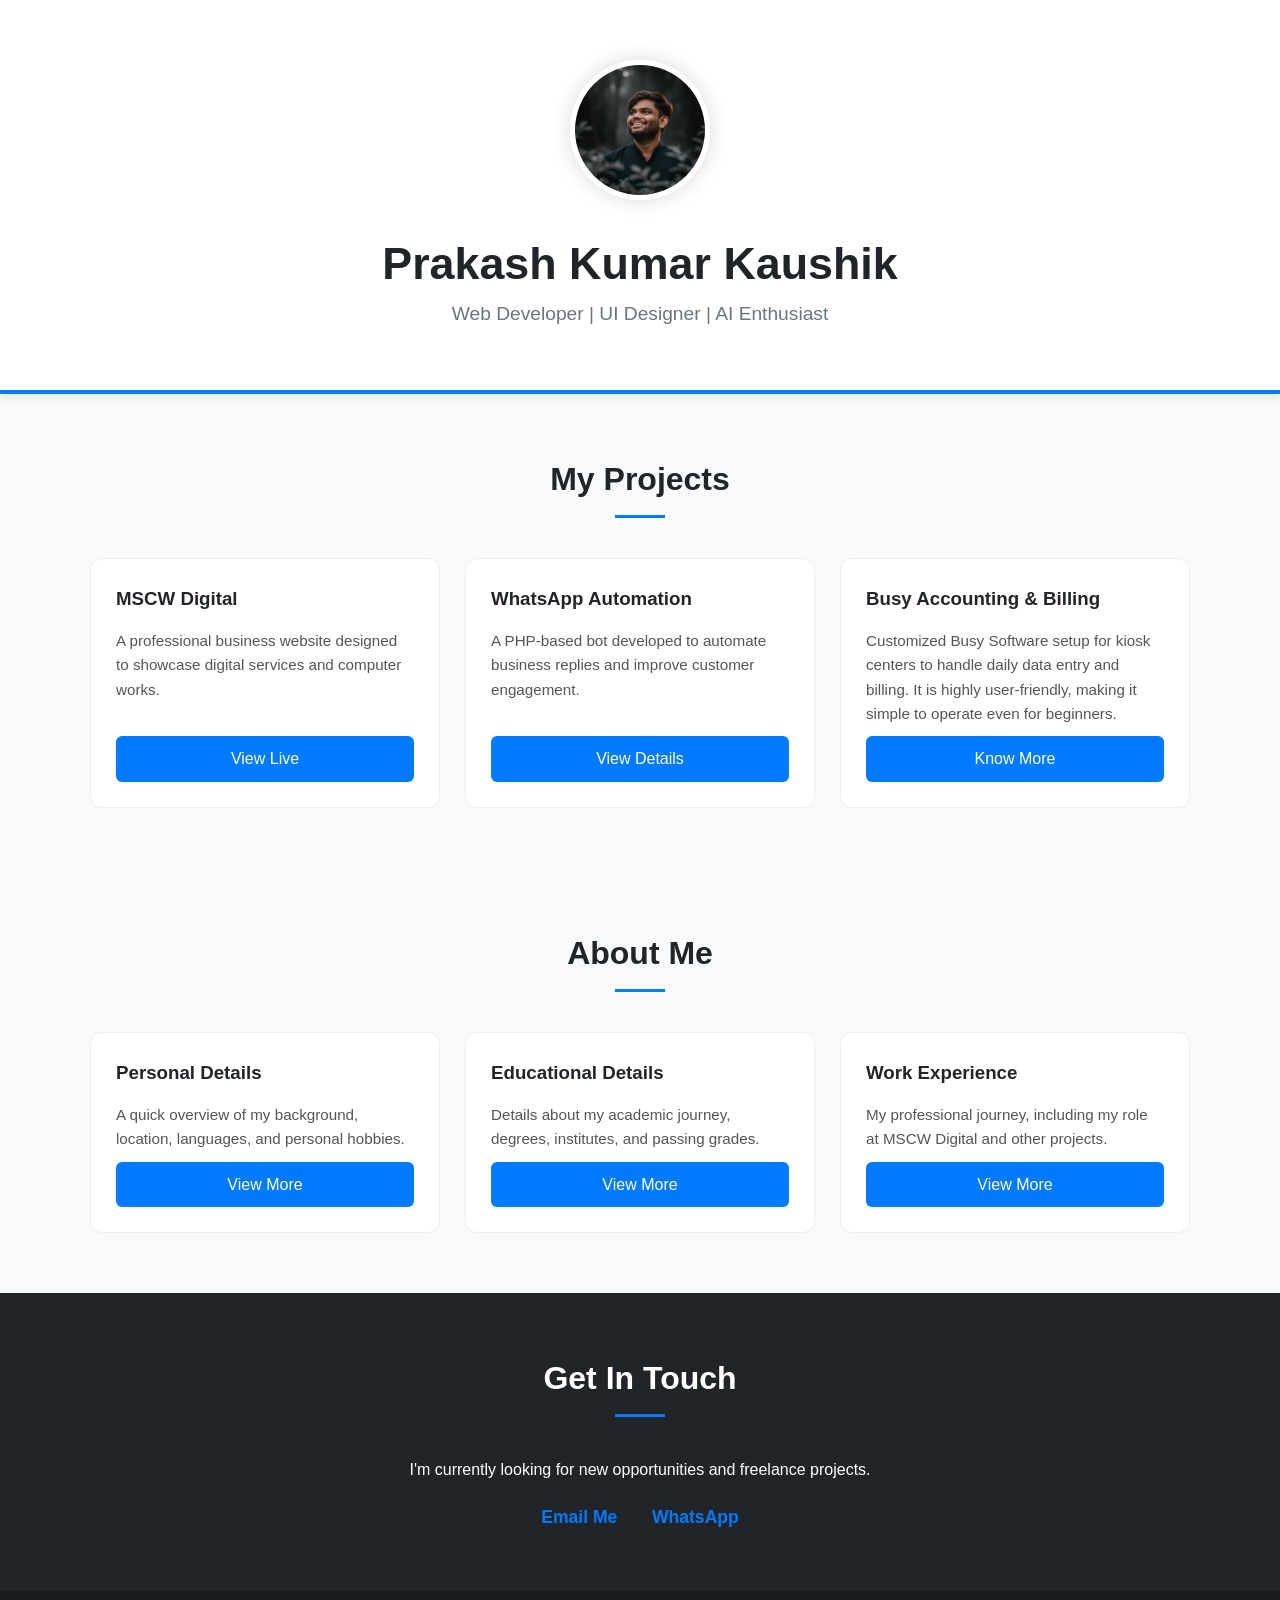
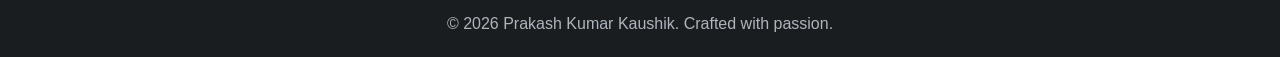
==== index.html @ 42a5f2eb "Add files via upload" ====
<!DOCTYPE html>
<html lang="en">
<head>
    <meta charset="UTF-8">
    <meta name="viewport" content="width=device-width, initial-scale=1.0">
    <title>My Portfolio</title>
    <link rel="stylesheet" href="style.css">
    <link rel="icon" type="png" href="icon.png">
</head>
<body>

    <header>
        <div class="container">
            <img src="pfp.png" width="140" height="140" alt="Prakash Kumar Kaushik">
            <h1>Prakash Kumar Kaushik</h1>
            <p>Web Developer | UI Designer | AI Enthusiast</p>
        </div>
    </header>

    <section id="projects">
        <div class="container">
            <h2 class="section-title">My Projects</h2>
            <div class="projects-container">
                
                <div class="project-card">
                    <h3>MSCW Digital</h3>
                    <p>A professional business website designed to showcase digital services and computer works.</p>
                    <a href="https://mscwdigital.com" class="btn" target="_blank">View Live</a>
                </div>

                <div class="project-card">
                    <h3>WhatsApp Automation</h3>
                    <p>A PHP-based bot developed to automate business replies and improve customer engagement.</p>
                    <a href="https://github.com/prakashkaushik457-hub/mscw-controller" class="btn" target="_blank">View Details</a>
                </div>

                <div class="project-card">
                    <h3>Busy Accounting & Billing</h3>
                    <p>Customized Busy Software setup for kiosk centers to handle daily data entry and billing. It is highly user-friendly, making it simple to operate even for beginners.</p>
                    <a href="mscw-erp.pdf" class="btn" target="_blank">Know More</a>
                </div>

            </div>
        </div>
    </section>

    <section id="about-details">
        <div class="container">
            <h2 class="section-title">About Me</h2>
            <div class="projects-container">
                
                <div class="project-card">
                    <h3>Personal Details</h3>
                    <p>A quick overview of my background, location, languages, and personal hobbies.</p>
                    <a href="personal-details.html" class="btn">View More</a>
                </div>

                <div class="project-card">
                    <h3>Educational Details</h3>
                    <p>Details about my academic journey, degrees, institutes, and passing grades.</p>
                    <a href="education-details.html" class="btn">View More</a>
                </div>

                <div class="project-card">
                    <h3>Work Experience</h3>
                    <p>My professional journey, including my role at MSCW Digital and other projects.</p>
                    <a href="work-experience.html" class="btn">View More</a>
                </div>

            </div>
        </div>
    </section>

    <section class="contact-section">
        <div class="container">
            <h2 class="section-title">Get In Touch</h2>
            <p>I'm currently looking for new opportunities and freelance projects.</p>
            <div class="contact-links">
                <a href="mailto:prakashkaushik457@gmail.com">Email Me</a>
                <a href="https://wa.me/9329959090" target="_blank">WhatsApp</a>
            </div>
        </div>
    </section>

    <footer>
        <p>&copy; 2026 Prakash Kumar Kaushik. Crafted with passion.</p>
    </footer>

</body>
</html>
---- style.css ----
/* --- UNIVERSAL RESET --- */
* {
    margin: 0;
    padding: 0;
    box-sizing: border-box;
}

body {
    font-family: 'Segoe UI', Tahoma, Geneva, Verdana, sans-serif;
    background-color: #f8f9fa;
    color: #333;
    line-height: 1.6;
}

.container {
    width: 90%;
    max-width: 1100px;
    margin: 0 auto;
}

/* --- HEADER --- */
header {
    background-color: #ffffff;
    padding: 60px 0;
    text-align: center;
    border-bottom: 4px solid #007bff;
    box-shadow: 0 2px 10px rgba(0,0,0,0.1);
}

header img {
    border-radius: 50%;
    border: 5px solid #fff;
    box-shadow: 0 0 20px rgba(0,0,0,0.15);
    object-fit: cover;
    margin-bottom: 20px;
    transition: transform 0.3s ease;
}

header img:hover {
    transform: scale(1.05); /* Hover par photo thodi badi hogi */
}

header h1 {
    font-size: 2.8rem;
    color: #212529;
}

header p {
    font-size: 1.2rem;
    color: #6c757d;
}

/* --- SECTIONS --- */
section {
    padding: 60px 0;
}

.section-title {
    text-align: center;
    font-size: 2rem;
    margin-bottom: 40px;
    position: relative;
    color: #212529;
}

.section-title::after {
    content: '';
    display: block;
    width: 50px;
    height: 3px;
    background: #007bff;
    margin: 10px auto 0;
}

/* --- SKILLS SECTION --- */
.grid-flex {
    display: flex;
    gap: 30px;
    flex-wrap: wrap;
}

.card {
    background: #fff;
    padding: 30px;
    border-radius: 12px;
    box-shadow: 0 4px 6px rgba(0,0,0,0.05);
    flex: 1;
    min-width: 300px;
}

.card h3 {
    color: #007bff;
    margin-bottom: 15px;
}

.skills-tag-container {
    display: flex;
    flex-wrap: wrap;
    gap: 10px;
}

.skill-tag {
    background: #e7f1ff;
    color: #007bff;
    padding: 6px 15px;
    border-radius: 50px;
    font-size: 0.85rem;
    font-weight: 600;
}

/* --- ABOUT & PROJECTS CARDS --- */
.projects-container {
    display: grid;
    grid-template-columns: repeat(auto-fit, minmax(300px, 1fr));
    gap: 25px;
}

.project-card {
    background: #fff;
    border-radius: 12px;
    padding: 25px;
    border: 1px solid #eee;
    transition: all 0.3s ease;
    
    /* Ye buttons ko hamesha niche rakhne ki trick hai 👇 */
    display: flex;
    flex-direction: column; 
}

.project-card:hover {
    transform: translateY(-10px);
    box-shadow: 0 10px 20px rgba(0,0,0,0.1);
    border-color: #007bff;
}

.project-card h3 {
    color: #212529;
    margin-top: 0;
    margin-bottom: 15px;
}

.project-card p {
    margin-bottom: 10px;
    color: #555;
    font-size: 0.95rem;
}

/* Bold text (jaise Name: Location:) ko thoda dark karne ke liye */
.project-card p strong {
    color: #212529; 
}

/* --- BUTTONS --- */
.btn {
    display: inline-block;
    margin-top: auto; /* Isse button automatic card ke sabse niche chala jayega */
    padding: 10px 20px;
    background-color: #007bff;
    color: #fff;
    text-decoration: none;
    border-radius: 6px;
    font-weight: 500;
    text-align: center;
}

.btn:hover {
    background-color: #0056b3;
}

/* --- CONTACT SECTION --- */
.contact-section {
    background-color: #212529;
    color: #fff;
    text-align: center;
    padding: 60px 0;
}

.contact-section h2 {
    color: #fff;
}

.contact-links {
    margin-top: 20px;
}

.contact-links a {
    color: #007bff;
    margin: 0 15px;
    text-decoration: none;
    font-weight: bold;
    font-size: 1.1rem;
}

/* --- FOOTER --- */
footer {
    text-align: center;
    padding: 20px;
    background: #1a1d20;
    color: #adb5bd;
}
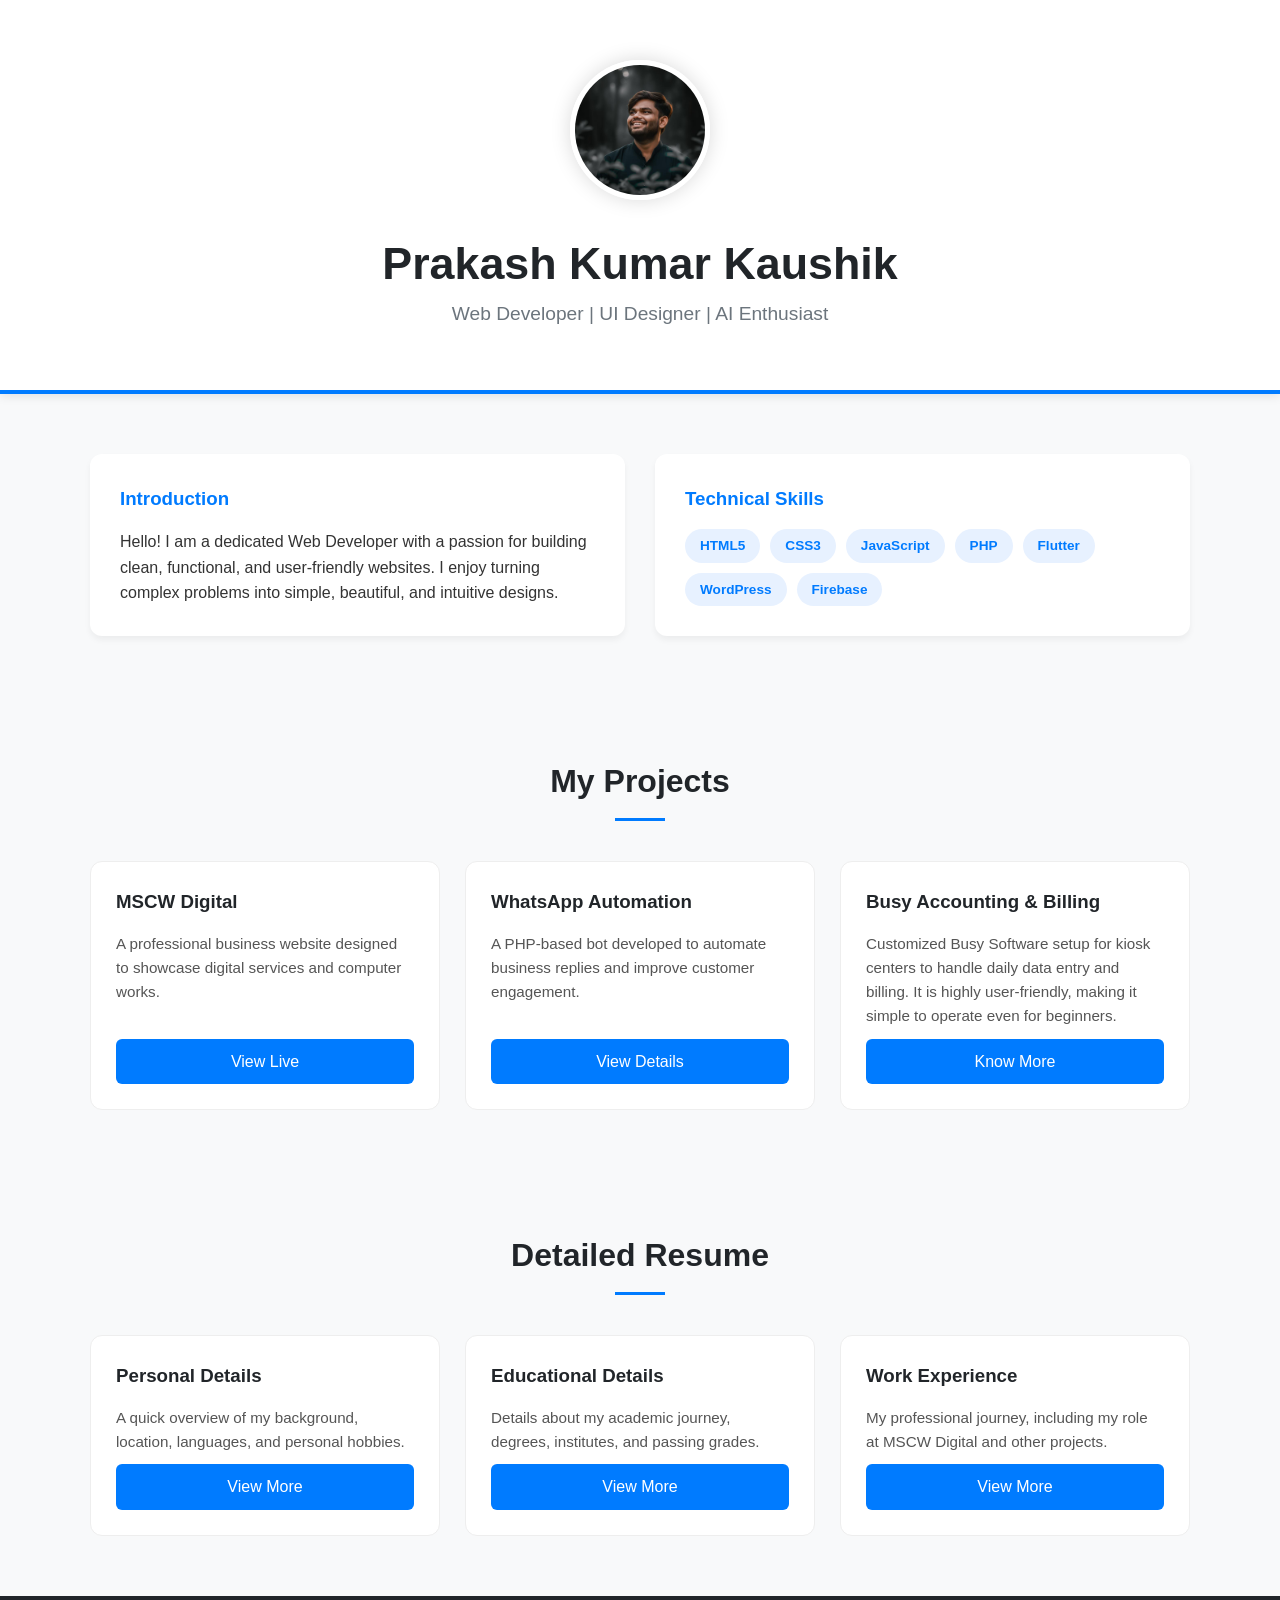
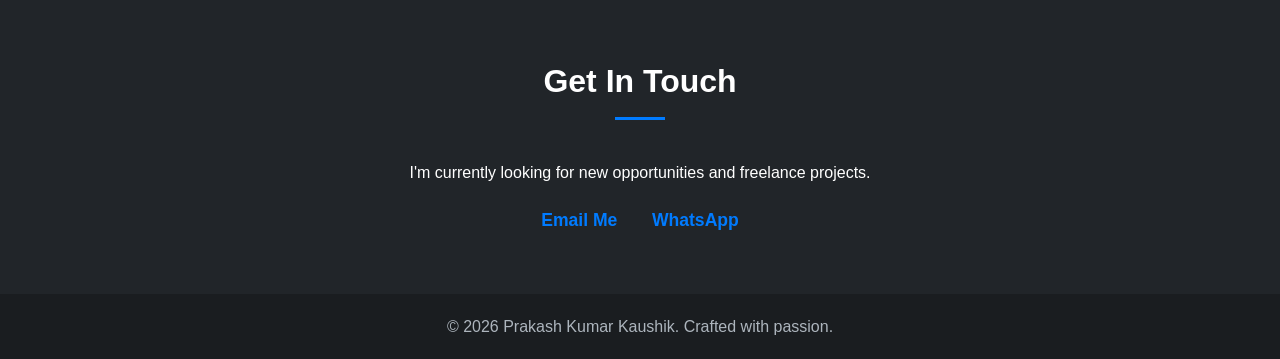
==== commit 9641b897: "Update index.html" ====
--- a/index.html
+++ b/index.html
@@ -4,8 +4,11 @@
     <meta charset="UTF-8">
     <meta name="viewport" content="width=device-width, initial-scale=1.0">
     <title>My Portfolio</title>
+    
+     <link rel="icon" type="png" href="icon.png">
+
+    
     <link rel="stylesheet" href="style.css">
-    <link rel="icon" type="png" href="icon.png">
 </head>
 <body>
 
@@ -16,6 +19,29 @@
             <p>Web Developer | UI Designer | AI Enthusiast</p>
         </div>
     </header>
+
+    <section id="intro-skills">
+        <div class="container">
+            <div class="grid-flex">
+                <div class="card">
+                    <h3>Introduction</h3>
+                    <p>Hello! I am a dedicated Web Developer with a passion for building clean, functional, and user-friendly websites. I enjoy turning complex problems into simple, beautiful, and intuitive designs.</p>
+                </div>
+                <div class="card">
+                    <h3>Technical Skills</h3>
+                    <div class="skills-tag-container">
+                        <span class="skill-tag">HTML5</span>
+                        <span class="skill-tag">CSS3</span>
+                        <span class="skill-tag">JavaScript</span>
+                        <span class="skill-tag">PHP</span>
+                        <span class="skill-tag">Flutter</span>
+                        <span class="skill-tag">WordPress</span>
+                        <span class="skill-tag">Firebase</span>
+                    </div>
+                </div>
+            </div>
+        </div>
+    </section>
 
     <section id="projects">
         <div class="container">
@@ -46,7 +72,7 @@
 
     <section id="about-details">
         <div class="container">
-            <h2 class="section-title">About Me</h2>
+            <h2 class="section-title">Detailed Resume</h2>
             <div class="projects-container">
                 
                 <div class="project-card">
@@ -76,7 +102,7 @@
             <h2 class="section-title">Get In Touch</h2>
             <p>I'm currently looking for new opportunities and freelance projects.</p>
             <div class="contact-links">
-                <a href="mailto:prakashkaushik457@gmail.com">Email Me</a>
+                <a href="mailto:contact@mscwdigital.com">Email Me</a>
                 <a href="https://wa.me/9329959090" target="_blank">WhatsApp</a>
             </div>
         </div>
@@ -87,4 +113,4 @@
     </footer>
 
 </body>
-</html>+</html>
